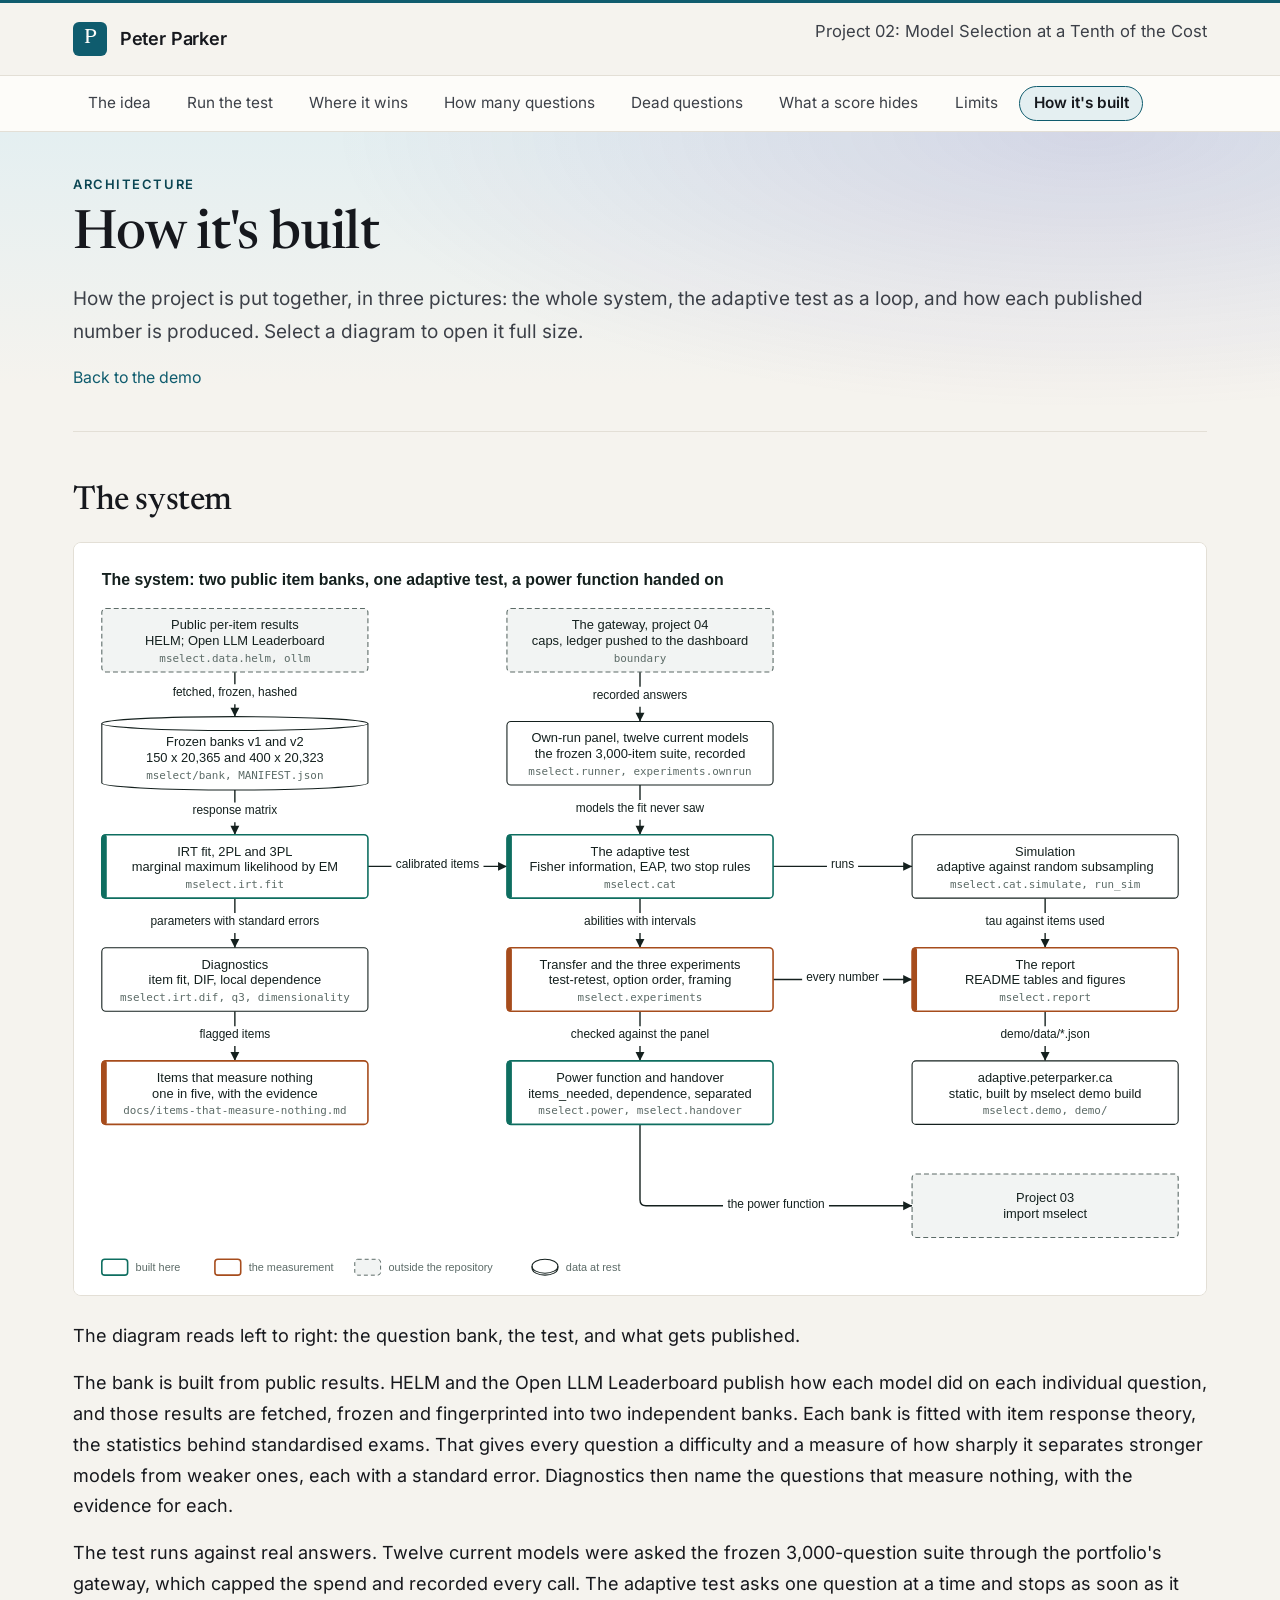
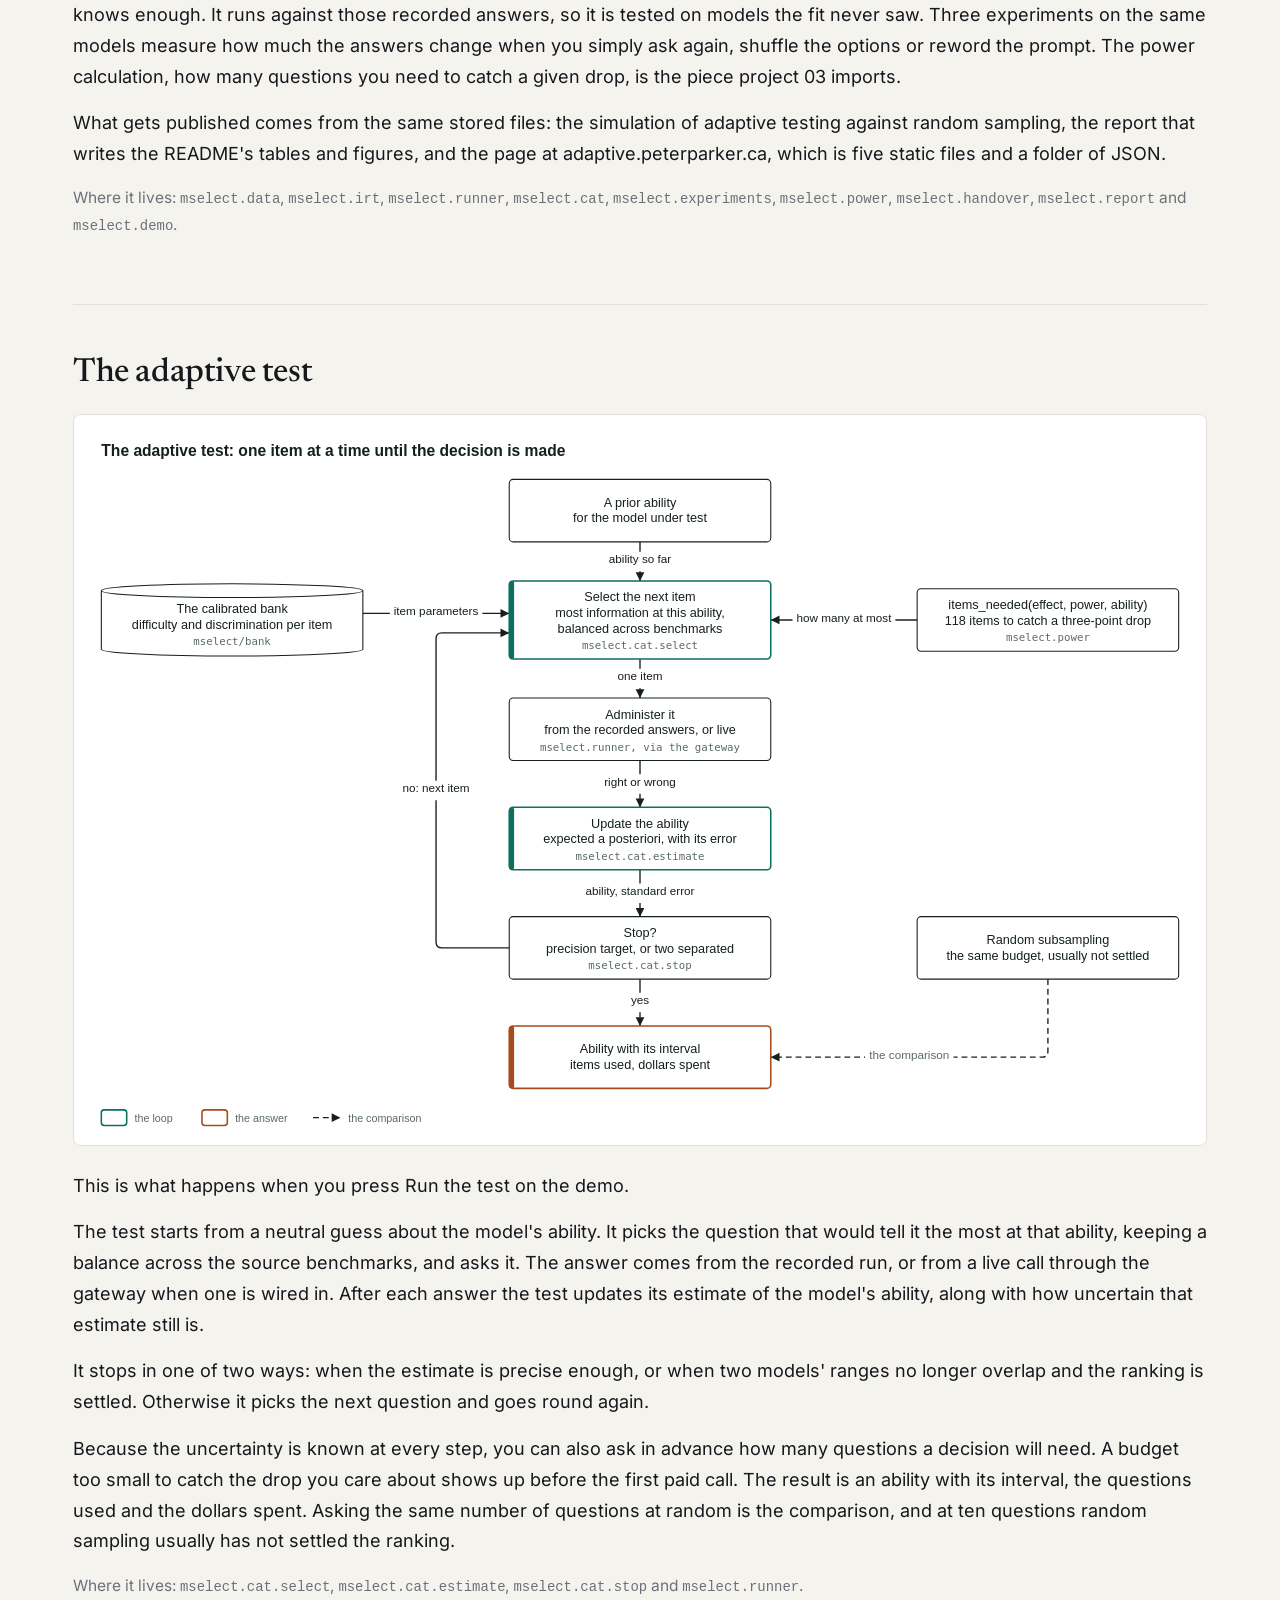
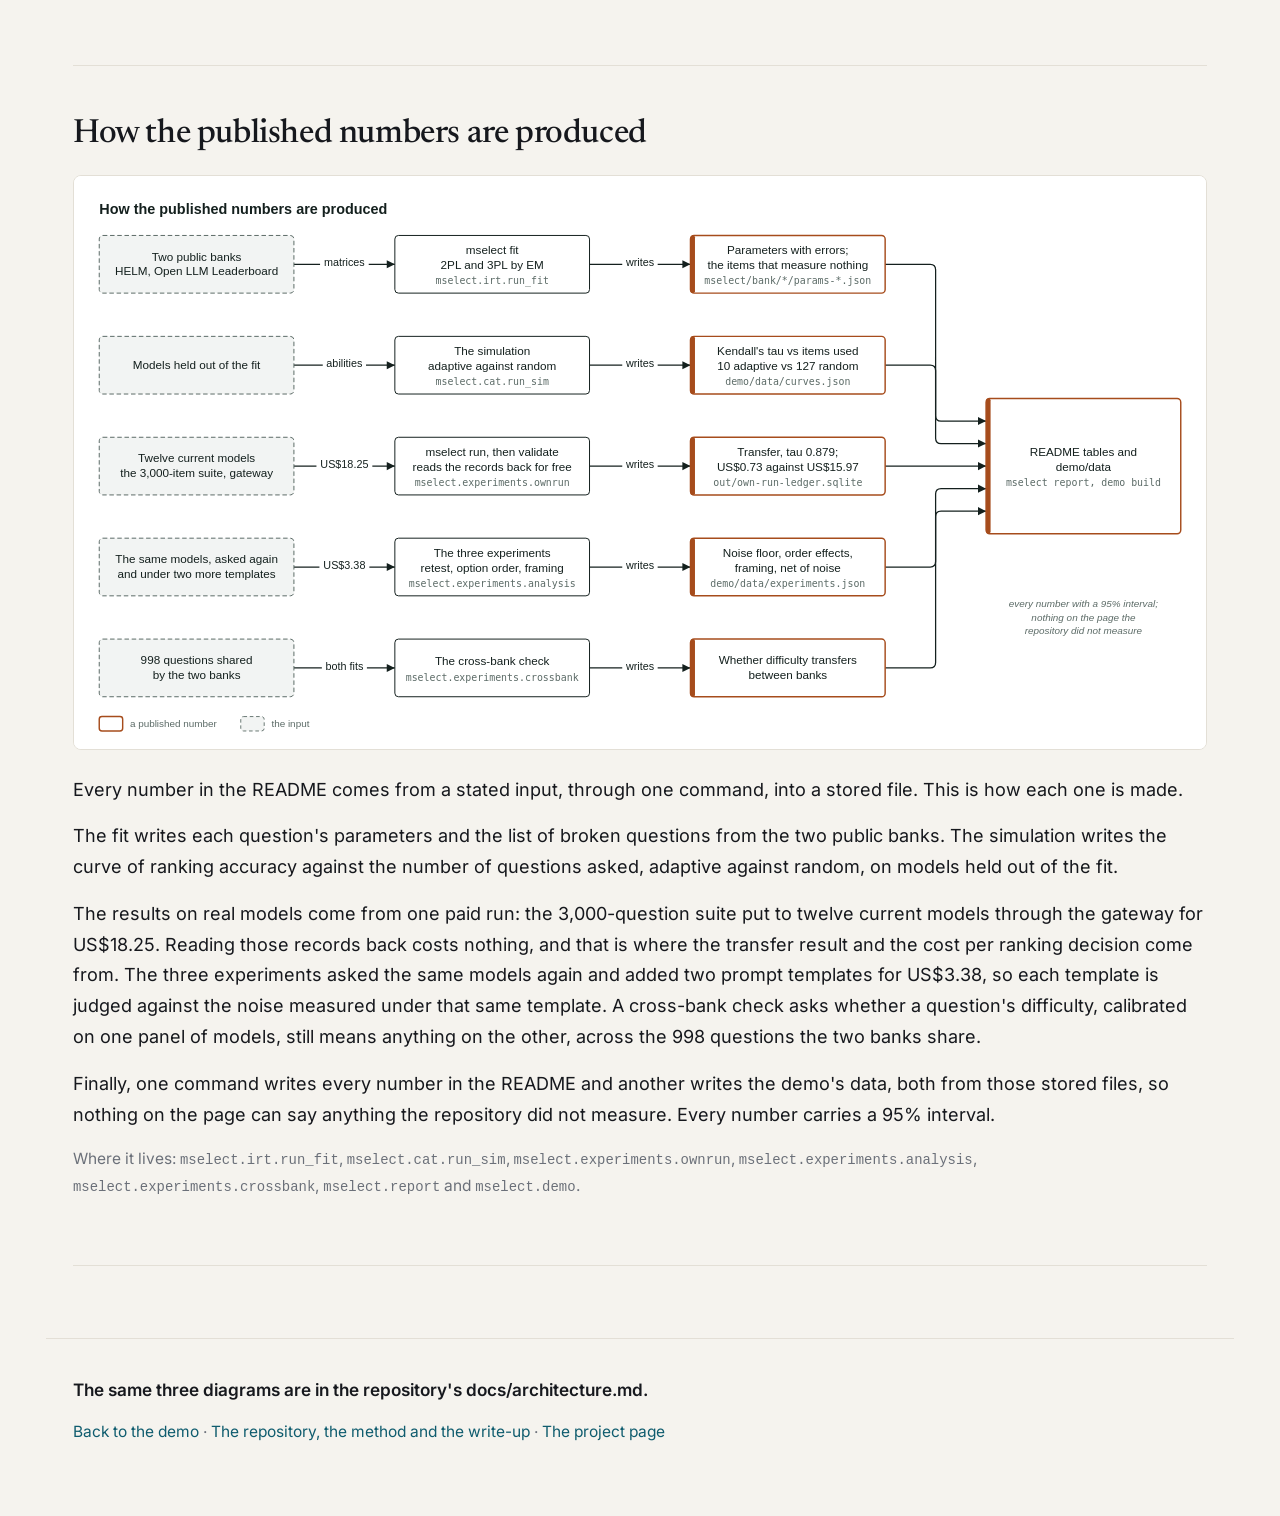
==== demo/architecture.html @ cd59f40a "Architecture page on the demo: the three diagrams in plain language, reached from the menu and from " ====
<!doctype html>
<html lang="en">
<head>
<meta charset="utf-8">
<meta name="viewport" content="width=device-width, initial-scale=1">
<title>How it's built: Model Selection at a Tenth of the Cost</title>
<meta name="description" content="How the adaptive model-selection test behind this demo is put together, in three diagrams: the whole system, the adaptive test as a loop, and how each published number is produced.">
<link rel="stylesheet" href="style.css">
</head>
<body>
<header class="top">
  <div class="top-inner">
    <a class="brand" href="https://peterparker.ca"><span class="mono-mark" aria-hidden="true">P</span>Peter Parker</a>
    <p class="top-nav"><a href="https://peterparker.ca/projects/model-selection/">Project 02: Model Selection at a Tenth of the Cost</a></p>
  </div>
</header>
<nav class="tabs" aria-label="Pages and sections">
  <div class="tabs-inner">
    <a href="index.html#idea">The idea</a>
    <a href="index.html#run">Run the test</a>
    <a href="index.html#curve">Where it wins</a>
    <a href="index.html#power">How many questions</a>
    <a href="index.html#dead">Dead questions</a>
    <a href="index.html#hidden">What a score hides</a>
    <a href="index.html#limits">Limits</a>
    <a href="architecture.html" aria-current="page">How it's built</a>
  </div>
</nav>
<main>

  <header class="hero">
    <p class="eyebrow">Architecture</p>
    <h1>How it's built</h1>
    <p class="lead">
      How the project is put together, in three pictures: the whole system, the adaptive test as
      a loop, and how each published number is produced. Select a diagram to open it full size.
    </p>
    <p class="hero-note"><a href="index.html">Back to the demo</a></p>
  </header>

  <section class="section" id="the-system">
    <h2>The system</h2>
    <figure class="arch-figure">
      <a href="architecture/system.svg"><img src="architecture/system.svg" width="1140" height="758" alt="Public per-item results are frozen into two banks and fitted by item response theory; the diagnostics name the items that measure nothing; the adaptive test runs against twelve current models&#x27; recorded answers and against simulation; the report and the demo are written from the same artefacts, and the power function is what project 03 imports."></a>
    </figure>
    <div class="prose">
      <p>The diagram reads left to right: the question bank, the test, and what gets published.</p>
      <p>The bank is built from public results. HELM and the Open LLM Leaderboard publish how each model did on each individual question, and those results are fetched, frozen and fingerprinted into two independent banks. Each bank is fitted with item response theory, the statistics behind standardised exams. That gives every question a difficulty and a measure of how sharply it separates stronger models from weaker ones, each with a standard error. Diagnostics then name the questions that measure nothing, with the evidence for each.</p>
      <p>The test runs against real answers. Twelve current models were asked the frozen 3,000-question suite through the portfolio's gateway, which capped the spend and recorded every call. The adaptive test asks one question at a time and stops as soon as it knows enough. It runs against those recorded answers, so it is tested on models the fit never saw. Three experiments on the same models measure how much the answers change when you simply ask again, shuffle the options or reword the prompt. The power calculation, how many questions you need to catch a given drop, is the piece project 03 imports.</p>
      <p>What gets published comes from the same stored files: the simulation of adaptive testing against random sampling, the report that writes the README's tables and figures, and the page at adaptive.peterparker.ca, which is five static files and a folder of JSON.</p>
      <p class="where">Where it lives: <code>mselect.data</code>, <code>mselect.irt</code>, <code>mselect.runner</code>, <code>mselect.cat</code>, <code>mselect.experiments</code>, <code>mselect.power</code>, <code>mselect.handover</code>, <code>mselect.report</code> and <code>mselect.demo</code>.</p>
    </div>
  </section>

  <section class="section" id="the-adaptive-test">
    <h2>The adaptive test</h2>
    <figure class="arch-figure">
      <a href="architecture/adaptive-loop.svg"><img src="architecture/adaptive-loop.svg" width="1160" height="748" alt="From a prior ability the test picks the item carrying the most Fisher information at that ability, balanced across benchmarks, administers it from the recorded answers or a live call, updates the ability by expected a posteriori with its standard error, and stops at a target precision or when two models have come apart; random subsampling at the same budget usually fails to settle it."></a>
    </figure>
    <div class="prose">
      <p>This is what happens when you press Run the test on the demo.</p>
      <p>The test starts from a neutral guess about the model's ability. It picks the question that would tell it the most at that ability, keeping a balance across the source benchmarks, and asks it. The answer comes from the recorded run, or from a live call through the gateway when one is wired in. After each answer the test updates its estimate of the model's ability, along with how uncertain that estimate still is.</p>
      <p>It stops in one of two ways: when the estimate is precise enough, or when two models' ranges no longer overlap and the ranking is settled. Otherwise it picks the next question and goes round again.</p>
      <p>Because the uncertainty is known at every step, you can also ask in advance how many questions a decision will need. A budget too small to catch the drop you care about shows up before the first paid call. The result is an ability with its interval, the questions used and the dollars spent. Asking the same number of questions at random is the comparison, and at ten questions random sampling usually has not settled the ranking.</p>
      <p class="where">Where it lives: <code>mselect.cat.select</code>, <code>mselect.cat.estimate</code>, <code>mselect.cat.stop</code> and <code>mselect.runner</code>.</p>
    </div>
  </section>

  <section class="section" id="how-the-published-numbers-are-produced">
    <h2>How the published numbers are produced</h2>
    <figure class="arch-figure">
      <a href="architecture/measurement.svg"><img src="architecture/measurement.svg" width="1256" height="636" alt="Each number comes from a stated input through one command into a stored artefact; the report writes the README tables and the demo&#x27;s data from the same artefacts, and every number carries a 95% interval."></a>
    </figure>
    <div class="prose">
      <p>Every number in the README comes from a stated input, through one command, into a stored file. This is how each one is made.</p>
      <p>The fit writes each question's parameters and the list of broken questions from the two public banks. The simulation writes the curve of ranking accuracy against the number of questions asked, adaptive against random, on models held out of the fit.</p>
      <p>The results on real models come from one paid run: the 3,000-question suite put to twelve current models through the gateway for US$18.25. Reading those records back costs nothing, and that is where the transfer result and the cost per ranking decision come from. The three experiments asked the same models again and added two prompt templates for US$3.38, so each template is judged against the noise measured under that same template. A cross-bank check asks whether a question's difficulty, calibrated on one panel of models, still means anything on the other, across the 998 questions the two banks share.</p>
      <p>Finally, one command writes every number in the README and another writes the demo's data, both from those stored files, so nothing on the page can say anything the repository did not measure. Every number carries a 95% interval.</p>
      <p class="where">Where it lives: <code>mselect.irt.run_fit</code>, <code>mselect.cat.run_sim</code>, <code>mselect.experiments.ownrun</code>, <code>mselect.experiments.analysis</code>, <code>mselect.experiments.crossbank</code>, <code>mselect.report</code> and <code>mselect.demo</code>.</p>
    </div>
  </section>

</main>
<footer>
    <p class="footer-lead">The same three diagrams are in the repository's docs/architecture.md.</p>
    <p class="footer-back">
      <a href="index.html">Back to the demo</a>
      &middot;
      <a href="https://github.com/Peter-A-P/model-selection-tenth-cost">The repository, the method and the write-up</a>
      &middot;
      <a href="https://peterparker.ca/projects/model-selection/">The project page</a>
    </p>
</footer>
</body>
</html>
---- demo/style.css ----
/* One stylesheet, no framework, no build step. The page is a static file a stranger can read,
   and its stylesheet should be too.

   The palette, the type and the 3px rule over the page are peterparker.ca's, because this page
   is part of that site even though a separate host serves it. The two fonts are copied into
   this folder rather than linked from there: the page makes no off-origin request, and a font
   is a request. Both are SIL Open Font License; fonts/LICENSE.txt says where they came from.

   The hero wash, the coloured rule over each headline figure, the tab bar and the footer follow
   project 03's dashboard (gate.peterparker.ca), so the two project sites read as one family. */

@font-face {
  font-family: "Newsreader";
  font-style: normal;
  font-weight: 200 800;
  font-display: swap;
  src: url(fonts/newsreader-latin.woff2) format("woff2");
}

@font-face {
  font-family: "Inter";
  font-style: normal;
  font-weight: 400 600;
  font-display: swap;
  src: url(fonts/inter-latin.woff2) format("woff2");
}

:root {
  color-scheme: light dark;
  --paper: #f5f3ee;
  --paper-soft: #fdfcf9;
  --ink: #16181d;
  --ink-soft: #3c4048;
  --ink-faint: #6b7079;
  --line: #e3dfd6;
  --line-2: #cfc9bd;
  --line-soft: #eeebe4;
  --accent: #0f5c6e;
  --accent-ink: #0b4653;
  --accent-soft: #e4eff1;
  --warn: #c0392b;
  --good: #1e7a4c;
  --sim: #6d3f9e;
  --serif: "Newsreader", Georgia, "Times New Roman", serif;
  --sans: "Inter", ui-sans-serif, system-ui, -apple-system, "Segoe UI", Roboto, sans-serif;
  --mono: ui-monospace, "Cascadia Mono", Consolas, "SF Mono", Menlo, monospace;
  --radius: 10px;
  --shadow: 0 6px 24px -18px rgba(0, 0, 0, 0.35);
  --column: 66rem;
  --measure: 100%;
}

@media (prefers-color-scheme: dark) {
  :root {
    --paper: #0e1013;
    --paper-soft: #15181d;
    --ink: #ece9e2;
    --ink-soft: #c9c6bf;
    --ink-faint: #969ba5;
    --line: #262a31;
    --line-2: #363b44;
    --line-soft: #1c2026;
    --accent: #7cc7d6;
    --accent-ink: #a9dde7;
    --accent-soft: #14262b;
    --warn: #f0736a;
    --good: #58c286;
    --sim: #b191e0;
    --shadow: 0 6px 24px -14px rgba(0, 0, 0, 0.6);
  }
}

* { box-sizing: border-box; }

html { font-size: 18px; scroll-behavior: smooth; -webkit-text-size-adjust: 100%; }

body {
  overflow-x: clip;
  margin: 0;
  background: var(--paper);
  color: var(--ink);
  font-family: var(--sans);
  font-size: 1rem;
  line-height: 1.72;
  border-top: 3px solid var(--accent);
  font-feature-settings: "cv11", "ss01";
}

main {
  max-width: var(--column);
  margin: 0 auto;
  padding: 0 1.5rem 4rem;
}

/* ---------------------------------------------------------------- the way back */

.top { border-bottom: 1px solid var(--line); background: var(--paper); }

.top-inner {
  max-width: var(--column);
  margin: 0 auto;
  padding: 0 1.5rem;
  height: 4rem;
  display: flex;
  align-items: center;
  justify-content: space-between;
  gap: 1rem;
}

.brand {
  display: inline-flex;
  align-items: center;
  gap: 0.7rem;
  color: var(--ink);
  font-weight: 600;
  letter-spacing: -0.01em;
}

.brand:hover { text-decoration: none; color: var(--accent-ink); }

.mono-mark {
  width: 1.9rem;
  height: 1.9rem;
  border-radius: 6px;
  background: var(--accent);
  color: #fdfcf9;
  font-family: var(--serif);
  font-weight: 500;
  font-size: 1.15rem;
  display: inline-flex;
  align-items: center;
  justify-content: center;
}

@media (prefers-color-scheme: dark) { .mono-mark { color: #0e1013; } }

.top-nav { font-size: 0.92rem; color: var(--ink-soft); text-align: right; }
.top-nav a { color: var(--ink-soft); }
.top-nav a:hover { color: var(--accent-ink); }

/* The sections of this page as pills, the way 03 lists its pages. */
.tabs { border-bottom: 1px solid var(--line); background: var(--paper-soft); }

.tabs-inner {
  max-width: var(--column);
  margin: 0 auto;
  padding: 0.55rem 1.5rem;
  display: flex;
  flex-wrap: wrap;
  gap: 0.4rem;
}

.tabs a {
  font-size: 0.85rem;
  padding: 0.2rem 0.75rem;
  border-radius: 999px;
  border: 1px solid transparent;
  color: var(--ink-soft);
}

.tabs a:hover { text-decoration: none; border-color: var(--line-2); color: var(--accent-ink); }

/* The page the reader is on, which is only ever the architecture page: the demo is one page
   whose tabs are anchors, and none of them is marked. */
.tabs a[aria-current] {
  border-color: var(--accent);
  background: var(--accent-soft);
  color: var(--ink);
  font-weight: 600;
}

h1, h2, h3 { font-family: var(--serif); font-weight: 500; letter-spacing: -0.012em; }
h1 { font-size: clamp(2.1rem, 4.6vw, 3rem); line-height: 1.1; margin: 0 0 1rem; }
h2 { font-size: clamp(1.55rem, 2.6vw, 2rem); line-height: 1.2; margin: 0 0 0.7rem; }
h3 { font-size: 1.2rem; line-height: 1.25; margin: 0 0 0.45rem; }
p { margin: 0 0 0.85rem; max-width: var(--measure); }

a { color: var(--accent); text-decoration: none; text-underline-offset: 0.15em; }
a:hover, a:focus-visible { text-decoration: underline; }
:focus-visible { outline: 2px solid var(--accent); outline-offset: 2px; }

code { font-family: var(--mono); font-size: 0.9em; }

/* ---------------------------------------------------------------- hero */

.hero { position: relative; padding: 2.25rem 0; border-bottom: 1px solid var(--line); }

/* A wash of the accent behind the first screen, full width, fading into the page: the one place
   colour is used for its own sake, so the opening is not black on white alone. */
.hero::before {
  content: "";
  position: absolute;
  z-index: -1;
  top: 0;
  bottom: 0;
  left: 50%;
  width: 100vw;
  margin-left: -50vw;
  background:
    radial-gradient(60rem 22rem at 85% 0%, color-mix(in srgb, var(--sim) 14%, transparent), transparent 70%),
    linear-gradient(180deg, var(--accent-soft), var(--paper) 85%);
}

.hero h1 .hl { color: var(--accent); }
.hero .eyebrow { color: var(--accent-ink); }

.eyebrow {
  text-transform: uppercase;
  letter-spacing: 0.12em;
  font-size: 0.72rem;
  font-weight: 600;
  color: var(--ink-faint);
  margin: 0 0 0.6rem;
}

.lead { font-size: 1.05rem; color: var(--ink-soft); max-width: var(--measure); }

.hero-points {
  display: grid;
  grid-template-columns: repeat(auto-fit, minmax(12rem, 1fr));
  gap: 0.9rem;
  margin: 1.75rem 0 1.1rem;
}

/* A headline figure: a card with a 3px rule over it in the colour its figure is printed in. */
.point, .headline .stat {
  background: var(--paper-soft);
  border: 1px solid var(--line);
  border-top: 3px solid var(--accent);
  border-radius: var(--radius);
  box-shadow: var(--shadow);
  padding: 1rem 1.1rem;
  min-width: 0;
}

.point.good { border-top-color: var(--good); }
.point.violet { border-top-color: var(--sim); }

.point-figure {
  display: block;
  font-family: var(--serif);
  font-size: 1.9rem;
  font-weight: 500;
  font-variant-numeric: tabular-nums;
  letter-spacing: -0.02em;
  line-height: 1.15;
  color: var(--accent-ink);
}

.point.good .point-figure { color: var(--good); }
.point.violet .point-figure { color: var(--sim); }

.point-unit {
  display: block;
  margin-top: 0.2rem;
  font-size: 0.84rem;
  font-weight: 600;
  color: var(--ink-soft);
  line-height: 1.35;
}

.point-label {
  display: block;
  margin-top: 0.4rem;
  padding-top: 0.4rem;
  border-top: 1px solid var(--line);
  font-size: 0.82rem;
  color: var(--ink-faint);
  line-height: 1.4;
}

.hero-note { font-size: 0.88rem; color: var(--ink-faint); margin: 0; max-width: var(--measure); }

/* ---------------------------------------------------------------- sections */

.section { padding: 2.75rem 0; border-bottom: 1px solid var(--line); }
.section-lead { color: var(--ink-soft); max-width: var(--measure); }
.note { font-size: 0.86rem; color: var(--ink-faint); max-width: var(--measure); }

/* The architecture page. The diagrams are white-ground SVGs generated from a specification,
   so they sit on their own card in both themes, and each opens full size for narrow screens. */
.arch-figure { margin: 1.1rem 0 1.4rem; }
.arch-figure a { display: block; }
.arch-figure img { display: block; width: 100%; height: auto; background: #ffffff;
  border: 1px solid var(--line); border-radius: 8px; }
.prose .where { font-size: 0.86rem; color: var(--ink-faint); }

/* ---------------------------------------------------------------- tables */

.table-wrap { overflow-x: auto; -webkit-overflow-scrolling: touch; }

table { width: 100%; border-collapse: collapse; font-size: 0.9rem; }

th, td {
  text-align: left;
  padding: 0.5rem 0.75rem;
  border-bottom: 1px solid var(--line);
  white-space: nowrap;
}

th {
  font-weight: 600;
  color: var(--ink);
  font-size: 0.82rem;
  background: var(--line-soft);
  border-bottom-color: var(--line-2);
}

td.num, th.num { text-align: right; font-variant-numeric: tabular-nums; }

.five-types td:first-child { white-space: nowrap; }
.five-types td:nth-child(2) { white-space: normal; }
.five-types tr.good { background: color-mix(in srgb, var(--good) 11%, transparent); }
.five-types tr.bad { background: color-mix(in srgb, var(--warn) 11%, transparent); }

.log td.right { color: var(--good); font-weight: 600; }
.log td.wrong { color: var(--warn); }
.log tbody tr:last-child { background: var(--accent-soft); }

/* ---------------------------------------------------------------- controls */

.controls {
  display: grid;
  grid-template-columns: repeat(auto-fit, minmax(13rem, 1fr));
  gap: 1rem;
  margin: 1.25rem 0;
  padding: 1rem;
  background: var(--paper-soft);
  border: 1px solid var(--line);
  border-radius: var(--radius);
}

.control { display: flex; flex-direction: column; gap: 0.4rem; min-width: 0; }

label { font-size: 0.85rem; font-weight: 600; color: var(--ink-soft); }

.hint {
  display: block;
  font-weight: 400;
  font-size: 0.78rem;
  color: var(--ink-faint);
  margin-top: 0.1rem;
}

select, input[type="range"] { width: 100%; font: inherit; accent-color: var(--accent); }

select {
  padding: 0.5rem 0.6rem;
  border: 1px solid var(--line-2);
  border-radius: 8px;
  background: var(--paper-soft);
  color: var(--ink);
  font-size: 0.9rem;
}

input[type="range"] { height: 1.6rem; }

output { font-variant-numeric: tabular-nums; color: var(--accent-ink); font-weight: 600; }

.button-row { display: flex; gap: 0.5rem; flex-wrap: wrap; }

button {
  font: inherit;
  font-size: 0.9rem;
  font-weight: 600;
  padding: 0.5rem 1rem;
  border-radius: 8px;
  border: 1px solid var(--line-2);
  background: var(--paper-soft);
  color: var(--ink);
  cursor: pointer;
  transition: background 0.12s ease, border-color 0.12s ease, color 0.12s ease;
}

button:hover { border-color: var(--accent); color: var(--accent-ink); }

button.primary {
  background: var(--accent);
  border-color: var(--accent);
  color: var(--paper-soft);
}

button.primary:hover { background: var(--accent-ink); border-color: var(--accent-ink); color: var(--paper-soft); }

@media (prefers-color-scheme: dark) {
  button.primary, button.primary:hover { color: #0e1013; }
}

/* ---------------------------------------------------------------- the race */

/* Two arenas side by side, because the comparison is the argument. Put one above the other and
   a reader has to remember the first while reading the second, which is exactly the thing a
   benchmark table already asks of them. */
.race {
  display: grid;
  grid-template-columns: 1fr 1fr;
  gap: 1rem;
  margin: 1.25rem 0;
}

.arena {
  border: 1px solid var(--line);
  border-left: 3px solid var(--accent);
  border-radius: var(--radius);
  padding: 1.1rem 1.25rem;
  background: var(--paper-soft);
  box-shadow: var(--shadow);
  min-width: 0;
}

#arena-random { border-left-color: var(--line-2); }

.arena-head {
  display: flex;
  align-items: baseline;
  gap: 0.6rem;
  flex-wrap: wrap;
  margin-bottom: 0.5rem;
}

.arena-head h3 { margin: 0; flex: 1 1 12rem; font-size: 1.1rem; }

/* Which colour is which model. Two curves and no key is a picture of nothing. */
.pair-legend { display: flex; gap: 1rem; flex-wrap: wrap; margin: 0.2rem 0 0; font-size: 0.8rem; }
.pair-key { display: inline-flex; align-items: center; gap: 0.35rem; color: var(--ink-soft); font-family: var(--mono); }
.pair-swatch { width: 12px; height: 12px; border-radius: 3px; display: inline-block; }
.pair-swatch.first { background: var(--accent); }
.pair-swatch.second { background: var(--sim); }

/* Four figures now, two across: questions and dollars on one line, machine time and the
   interval under them. Three across put "of machine time" on four lines at this width. */
.arena-stats {
  display: grid;
  grid-template-columns: 1fr 1fr;
  gap: 0.6rem 0.9rem;
  margin: 0.7rem 0 0.2rem;
}

.arena-stats .figure {
  display: block;
  font-family: var(--serif);
  font-size: 1.5rem;
  font-weight: 500;
  font-variant-numeric: tabular-nums;
  line-height: 1.15;
}

.tag {
  font-size: 0.7rem;
  font-weight: 600;
  text-transform: uppercase;
  letter-spacing: 0.08em;
  padding: 0.15rem 0.6rem;
  border-radius: 999px;
  background: var(--line-soft);
  border: 1px solid var(--line);
  color: var(--ink-soft);
}

.tag-good { background: color-mix(in srgb, var(--good) 15%, transparent); color: var(--good); border-color: transparent; }

/* ---------------------------------------------------------------- charts */

.chart-figure { margin: 1.1rem 0; }
.chart { width: 100%; }
.chart svg, .chart canvas { width: 100%; height: auto; display: block; }
.posteriors { width: 100%; height: auto; display: block; margin-top: 0.3rem; }

figcaption {
  font-size: 0.83rem;
  color: var(--ink-faint);
  margin-top: 0.5rem;
  max-width: var(--measure);
}

.grid { stroke: var(--line); stroke-width: 1; }
.zero { stroke: var(--ink-faint); stroke-width: 1; stroke-dasharray: 2 3; }
.tick { fill: var(--ink-faint); font-size: 11px; }
.axis { fill: var(--ink-soft); font-size: 12px; font-weight: 600; }
.series { fill: none; stroke-linejoin: round; stroke-linecap: round; }
.band { opacity: 0.15; stroke: none; }
.dot { stroke: var(--paper-soft); stroke-width: 2; }
.end-label { font-size: 11px; font-weight: 600; }
.hidden { opacity: 0.08; }
.edge { stroke: var(--warn); stroke-width: 1.5; stroke-dasharray: 2 3; opacity: 0.55; }
.edge-label { fill: var(--warn); font-size: 10px; opacity: 0.8; }
.density-fill { opacity: 0.14; }
.row-label { fill: var(--ink-soft); font-size: 11px; font-family: var(--mono); }
.row-value { fill: var(--ink); font-size: 11.5px; font-weight: 600; font-variant-numeric: tabular-nums; }

.legend { display: flex; flex-wrap: wrap; gap: 0.45rem; margin: 0.25rem 0 1.1rem; }

.legend-item {
  display: inline-flex;
  align-items: center;
  gap: 0.4rem;
  font-size: 0.82rem;
  font-weight: 400;
  padding: 0.3rem 0.7rem;
  border: 1px solid var(--line-2);
  border-radius: 999px;
  background: var(--paper-soft);
  color: var(--ink-soft);
}

.legend-item:hover { border-color: var(--accent); color: var(--accent-ink); }
.legend-item.on { border-color: var(--accent); background: var(--accent-soft); color: var(--ink); font-weight: 600; }

/* ---------------------------------------------------------------- verdicts */

.verdict {
  margin: 1.1rem 0 0;
  padding: 0.9rem 1.1rem;
  border-radius: 0 var(--radius) var(--radius) 0;
  background: var(--accent-soft);
  border-left: 3px solid var(--accent);
  font-size: 0.95rem;
  max-width: var(--measure);
}

.verdict.good { background: color-mix(in srgb, var(--good) 12%, transparent); border-left-color: var(--good); }
.verdict.warn { background: color-mix(in srgb, var(--warn) 12%, transparent); border-left-color: var(--warn); }

/* ---------------------------------------------------------------- headline stats */

.headline {
  display: grid;
  grid-template-columns: repeat(auto-fit, minmax(11rem, 1fr));
  gap: 0.9rem;
  margin: 1.25rem 0;
}

.stat {
  background: var(--paper-soft);
  border: 1px solid var(--line);
  border-radius: var(--radius);
  padding: 1rem 1.1rem;
}

.headline .stat .figure { color: var(--accent-ink); }

.figure {
  display: block;
  font-family: var(--serif);
  font-size: 1.75rem;
  font-weight: 500;
  font-variant-numeric: tabular-nums;
  letter-spacing: -0.02em;
  line-height: 1.15;
}

.caption {
  display: block;
  margin-top: 0.3rem;
  font-size: 0.82rem;
  color: var(--ink-faint);
  line-height: 1.4;
}

/* ---------------------------------------------------------------- disclosure */

.disclose {
  border: 1px solid var(--line);
  border-radius: var(--radius);
  padding: 0 1.1rem;
  margin: 1.1rem 0;
  background: var(--paper-soft);
}

.disclose summary {
  display: flex;
  align-items: baseline;
  gap: 0.6rem;
  cursor: pointer;
  padding: 0.8rem 0 0.8rem 0.25rem;
  font-weight: 600;
  font-size: 0.94rem;
  list-style: none;
}

.disclose summary::-webkit-details-marker { display: none; }

.disclose summary::before {
  content: "\203A";
  flex: none;
  width: 0.6em;
  text-align: center;
  font-size: 1.2em;
  line-height: 1;
  color: var(--ink-faint);
  transform: rotate(90deg);
  transition: transform 0.12s ease;
}

.disclose[open] summary::before { transform: rotate(270deg); }
.disclose summary:hover { color: var(--accent-ink); }
.disclose[open] summary { border-bottom: 1px solid var(--line); margin-bottom: 0.75rem; }
.disclose > *:last-child { margin-bottom: 0.85rem; }

/* ---------------------------------------------------------------- power calculator */

.power-grid {
  display: grid;
  grid-template-columns: minmax(15rem, 4fr) 6fr;
  gap: 1.25rem;
  margin: 1.25rem 0;
  align-items: start;
}

.power-controls {
  display: grid;
  grid-template-columns: 1fr;
  gap: 1rem;
  padding: 1.1rem;
  background: var(--paper-soft);
  border: 1px solid var(--line);
  border-radius: var(--radius);
}

.power-output {
  padding: 1.1rem 1.25rem;
  background: var(--paper-soft);
  border: 1px solid var(--line);
  border-radius: var(--radius);
  box-shadow: var(--shadow);
  min-width: 0;
}

.power-floor { padding-bottom: 0.85rem; margin-bottom: 0.85rem; border-bottom: 1px solid var(--line); }
.power-floor .figure { color: var(--accent-ink); font-size: 2rem; }
.power-lead { font-size: 0.92rem; color: var(--ink-soft); }
.power-table td:first-child { white-space: normal; }
.power-note { font-size: 0.82rem; color: var(--ink-faint); margin: 0.75rem 0 0; }

/* ---------------------------------------------------------------- takeaways */

.takeaways { display: grid; grid-template-columns: 1fr 1fr; gap: 1rem; margin-top: 1.1rem; }

.takeaway {
  border: 1px solid var(--line);
  border-radius: var(--radius);
  padding: 1.1rem 1.25rem;
  background: var(--paper-soft);
}

.takeaway p { font-size: 0.9rem; color: var(--ink-soft); }
.takeaway h3 { color: var(--ink); }

/* ---------------------------------------------------------------- footer */

footer {
  max-width: var(--column);
  margin: 0 auto;
  padding: 2rem 1.5rem 3rem;
  font-size: 0.86rem;
  color: var(--ink-faint);
  border-top: 1px solid var(--line);
}

.footer-lead { color: var(--ink); font-weight: 600; font-size: 0.95rem; }
.footer-back { margin-bottom: 1rem; }

/* ---------------------------------------------------------------- narrow screens */

@media (max-width: 58rem) {
  .race { grid-template-columns: 1fr; }
}

@media (max-width: 46rem) {
  .takeaways { grid-template-columns: 1fr; }
  .power-grid { grid-template-columns: 1fr; }
  .top-inner { height: auto; padding: 0.8rem 1.1rem; }
  .hero { padding: 2.25rem 0 1.75rem; }
  .section { padding: 2rem 0; }
  main { padding: 0 1.1rem 3.5rem; }
  .top-nav { display: none; }
  .tabs-inner { padding: 0.5rem 1.1rem; }
  footer { padding: 2rem 1.1rem 3rem; }
  th, td { padding: 0.45rem 0.6rem; }
  /* The idea table stacks into one block per row, each cell named, rather than scrolling. */
  .five-types thead { display: none; }
  .five-types tr { display: block; padding: 0.6rem 0.2rem; border-bottom: 1px solid var(--line); }
  .five-types td { display: block; border: 0; padding: 0.1rem 0.55rem; white-space: normal !important; }
  .five-types td[data-label]::before { content: attr(data-label) ": "; color: var(--ink-faint); }
  .arena-stats { grid-template-columns: 1fr; }
}

@media (prefers-reduced-motion: reduce) {
  html { scroll-behavior: auto; }
  * { transition: none !important; }
}
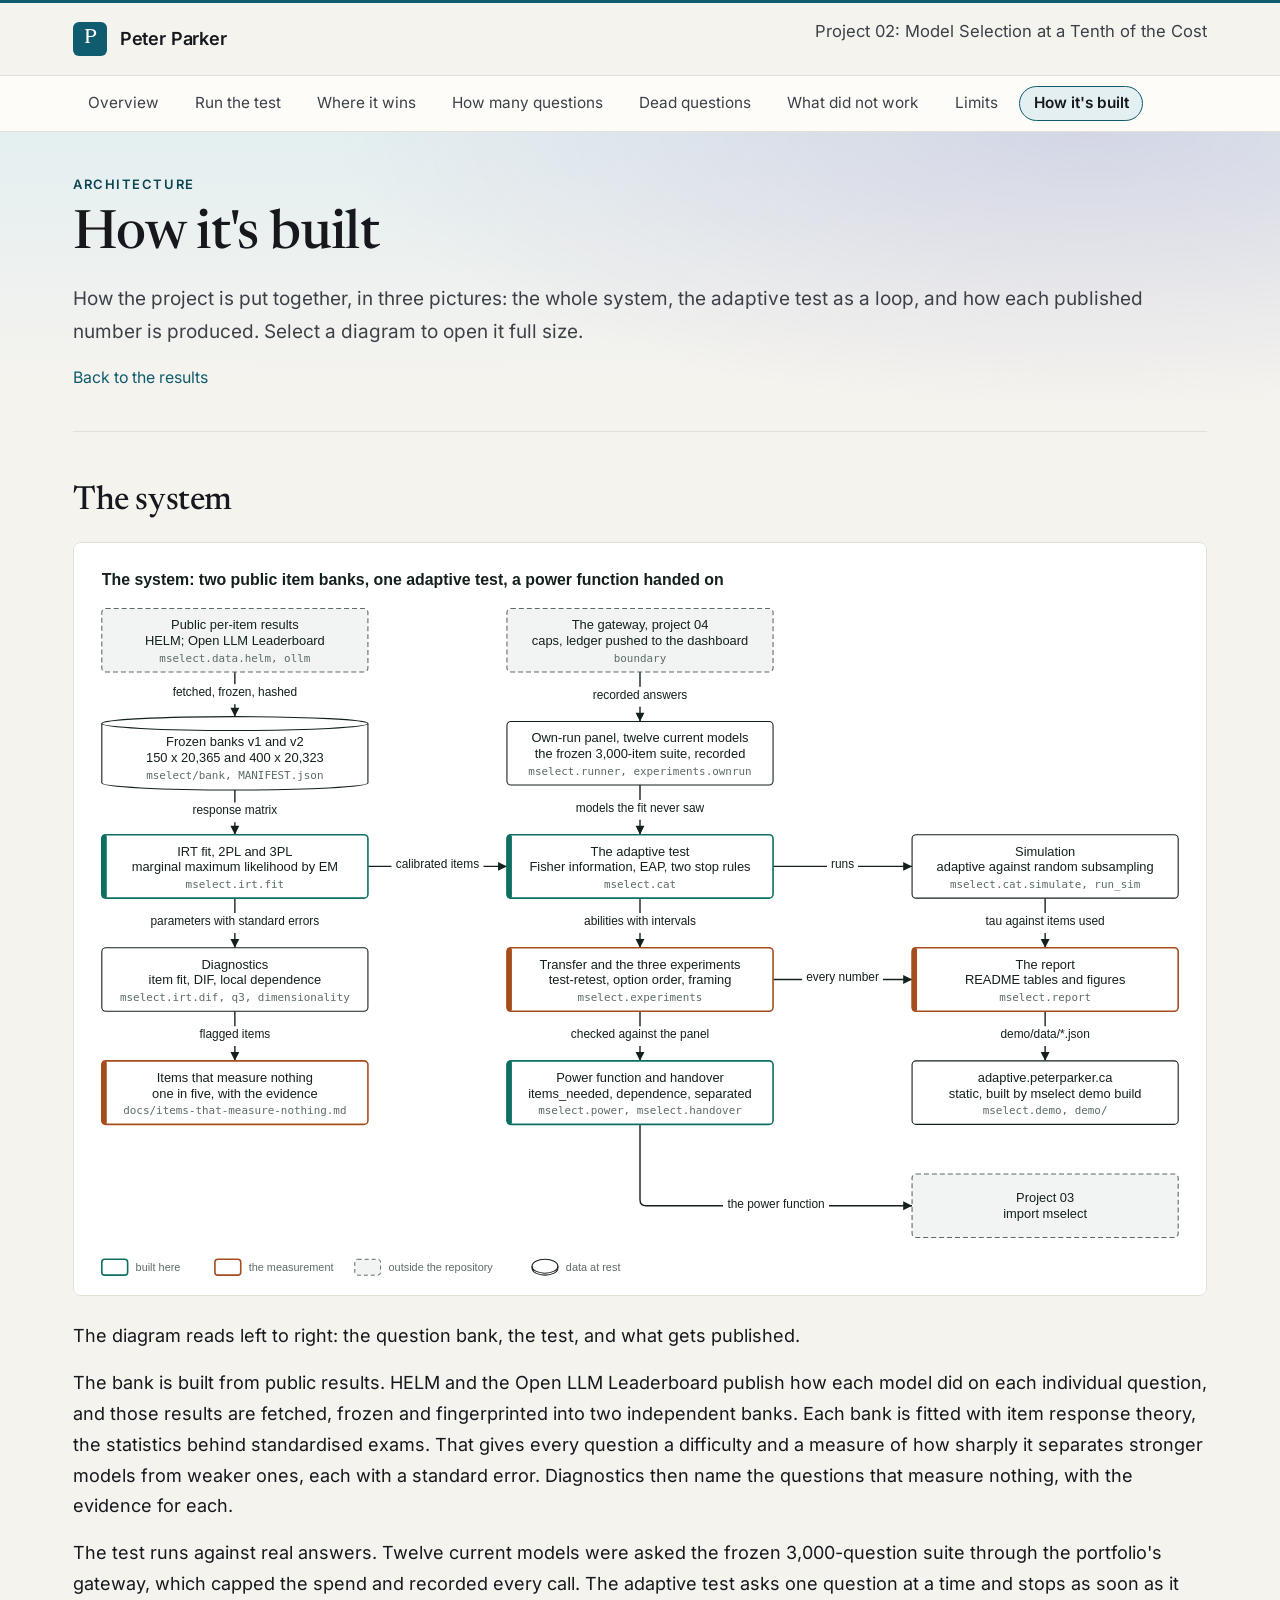
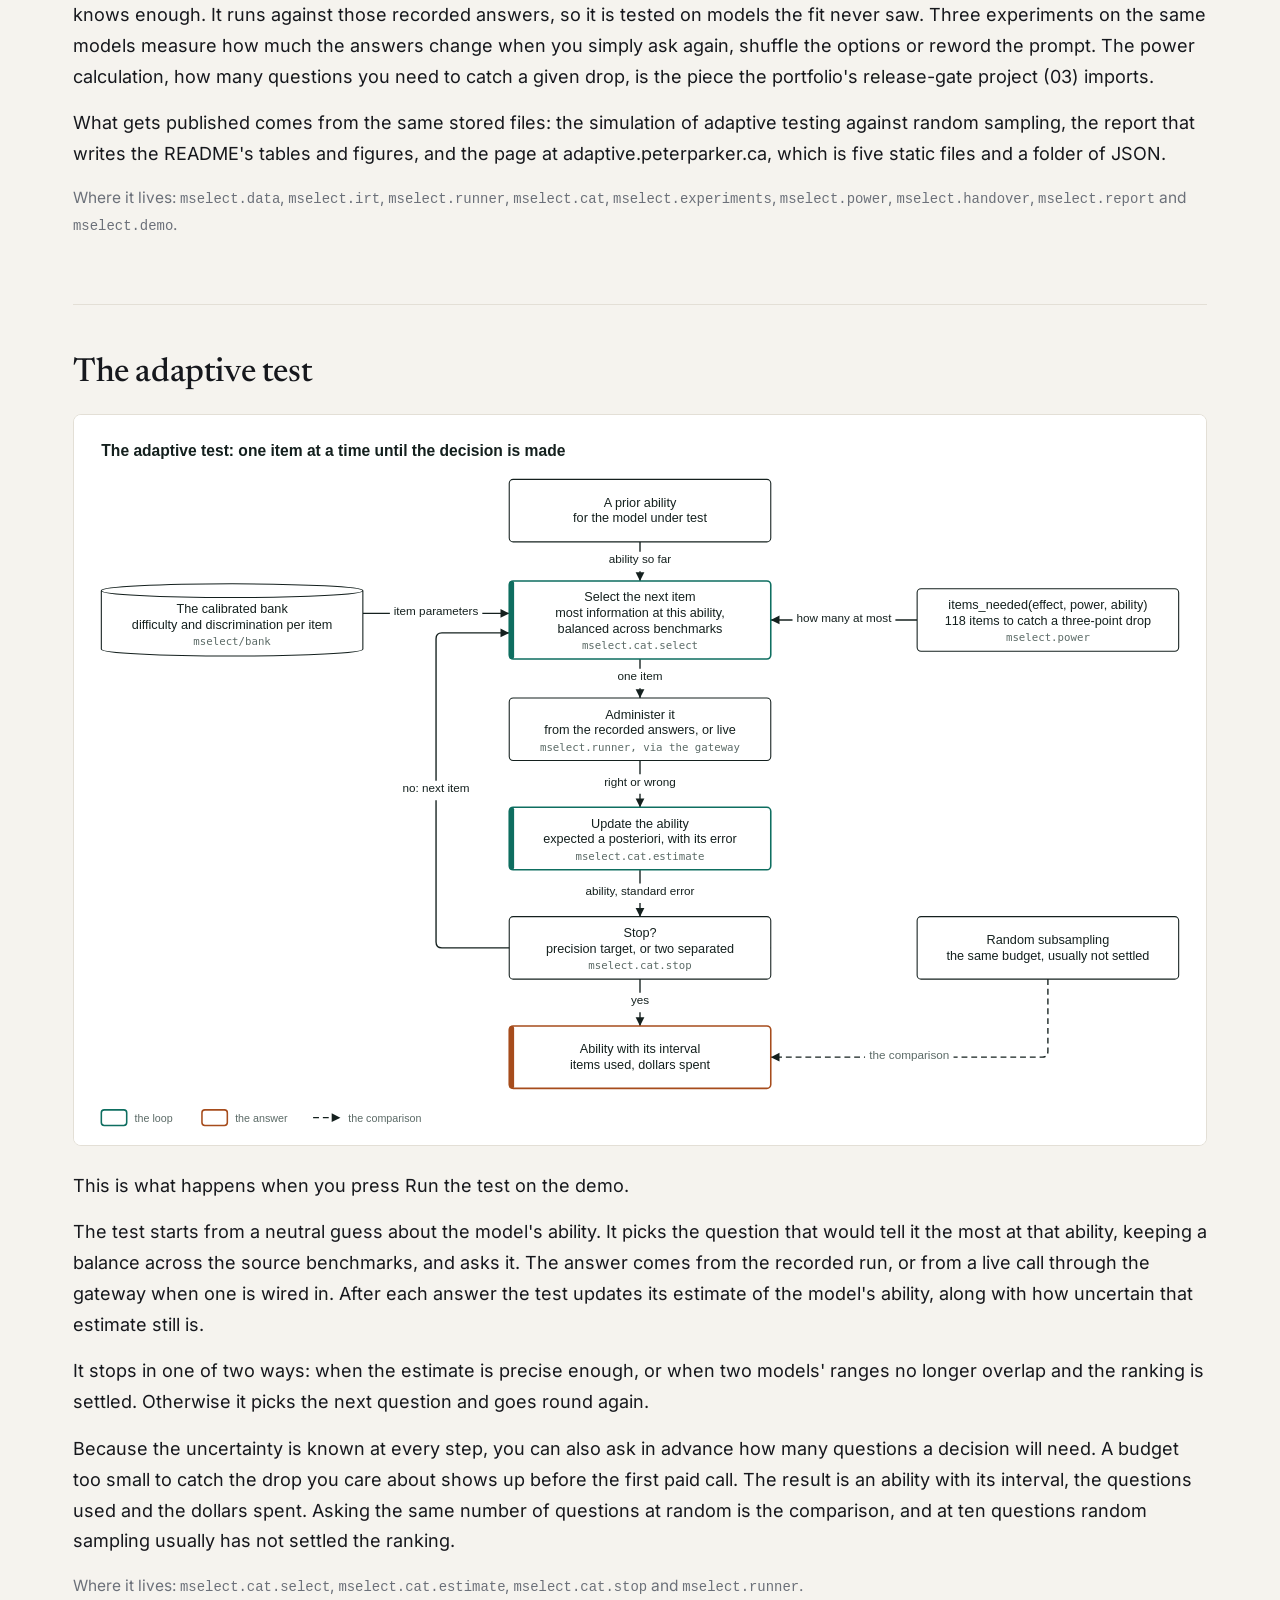
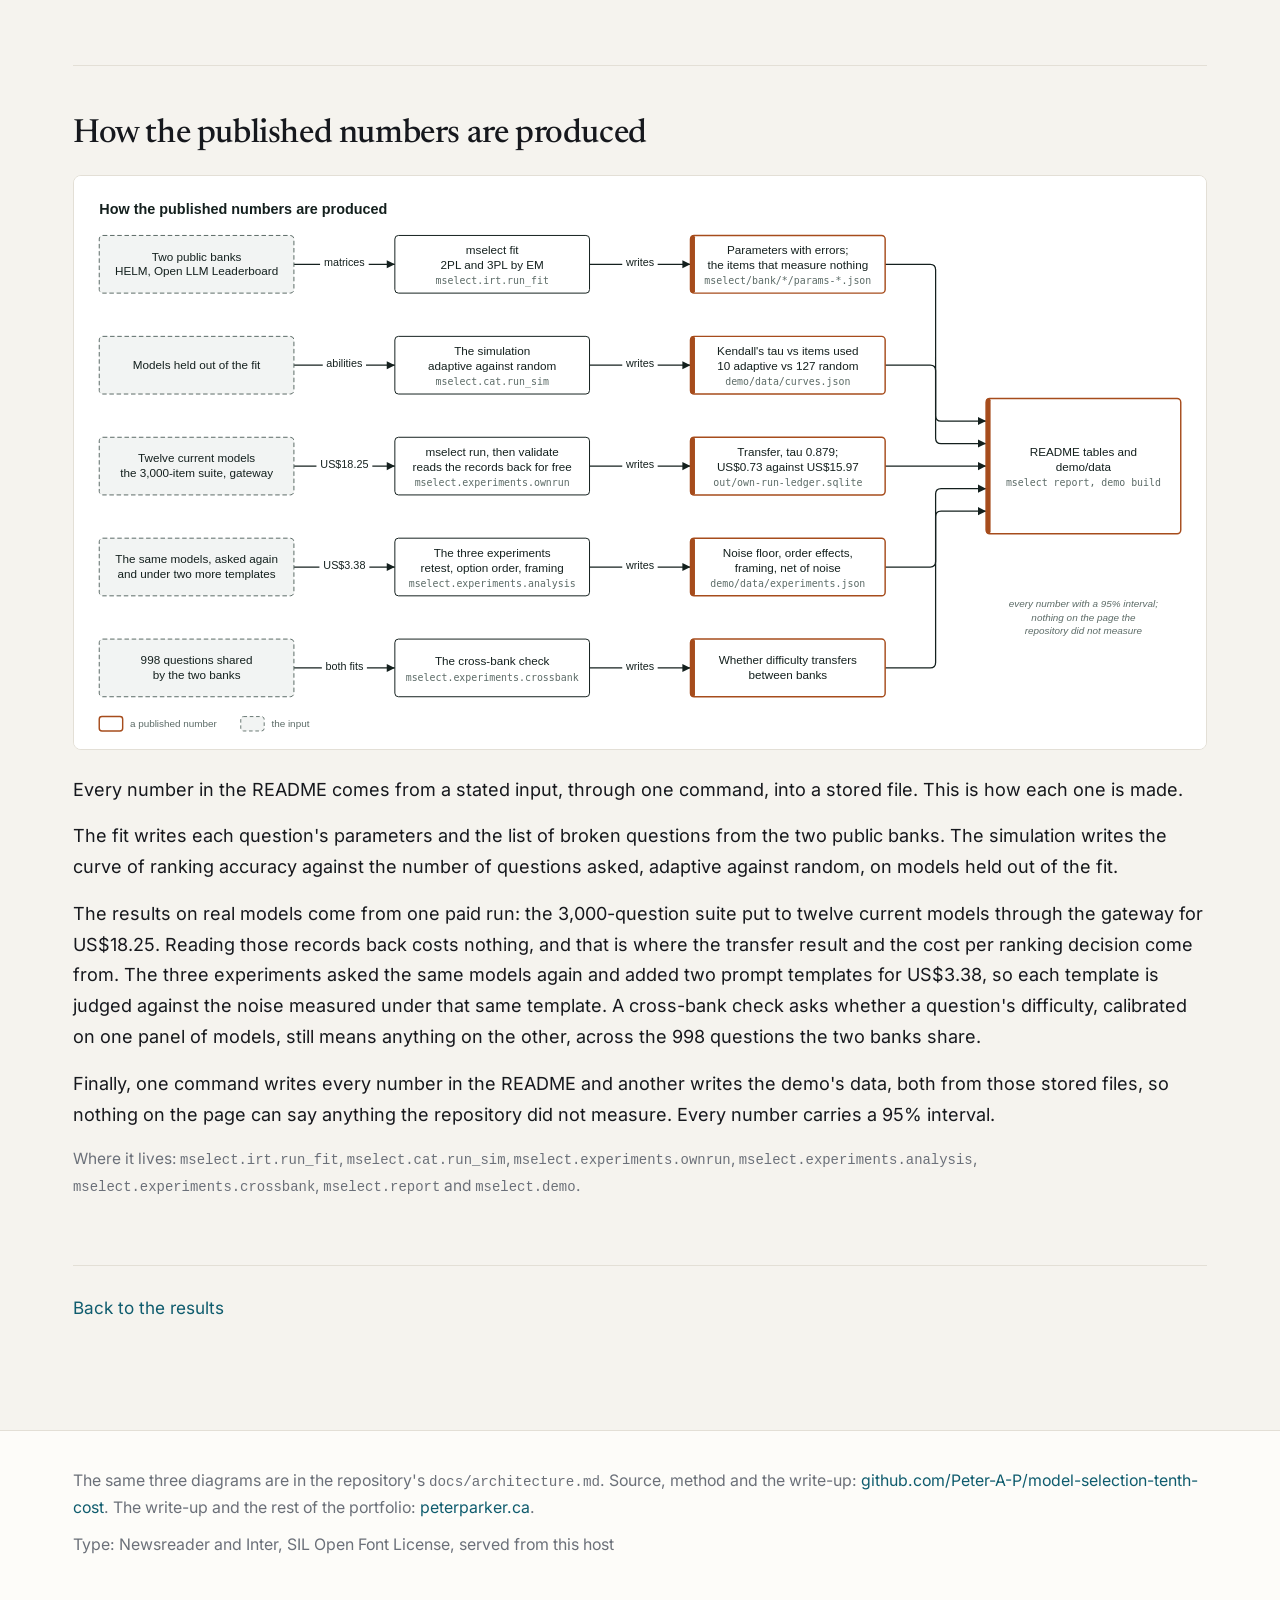
==== commit b72cb962: "Demo brought up to the portfolio's site standard: how this was built, what the data proved wrong, en" ====
--- a/demo/architecture.html
+++ b/demo/architecture.html
@@ -5,23 +5,25 @@
 <meta name="viewport" content="width=device-width, initial-scale=1">
 <title>How it's built: Model Selection at a Tenth of the Cost</title>
 <meta name="description" content="How the adaptive model-selection test behind this demo is put together, in three diagrams: the whole system, the adaptive test as a loop, and how each published number is produced.">
+<link rel="icon" href="favicon.svg" type="image/svg+xml">
+<link rel="apple-touch-icon" href="icon.png">
 <link rel="stylesheet" href="style.css">
 </head>
 <body>
 <header class="top">
   <div class="top-inner">
     <a class="brand" href="https://peterparker.ca"><span class="mono-mark" aria-hidden="true">P</span>Peter Parker</a>
-    <p class="top-nav"><a href="https://peterparker.ca/projects/model-selection/">Project 02: Model Selection at a Tenth of the Cost</a></p>
+    <p class="top-nav"><a href="https://github.com/Peter-A-P/model-selection-tenth-cost">Project 02: Model Selection at a Tenth of the Cost</a></p>
   </div>
 </header>
-<nav class="tabs" aria-label="Pages and sections">
+<nav class="tabs" aria-label="This site">
   <div class="tabs-inner">
-    <a href="index.html#idea">The idea</a>
+    <a href="index.html">Overview</a>
     <a href="index.html#run">Run the test</a>
     <a href="index.html#curve">Where it wins</a>
     <a href="index.html#power">How many questions</a>
     <a href="index.html#dead">Dead questions</a>
-    <a href="index.html#hidden">What a score hides</a>
+    <a href="index.html#refuted">What did not work</a>
     <a href="index.html#limits">Limits</a>
     <a href="architecture.html" aria-current="page">How it's built</a>
   </div>
@@ -35,7 +37,7 @@
       How the project is put together, in three pictures: the whole system, the adaptive test as
       a loop, and how each published number is produced. Select a diagram to open it full size.
     </p>
-    <p class="hero-note"><a href="index.html">Back to the demo</a></p>
+    <p class="hero-note"><a href="index.html">Back to the results</a></p>
   </header>
 
   <section class="section" id="the-system">
@@ -46,7 +48,7 @@
     <div class="prose">
       <p>The diagram reads left to right: the question bank, the test, and what gets published.</p>
       <p>The bank is built from public results. HELM and the Open LLM Leaderboard publish how each model did on each individual question, and those results are fetched, frozen and fingerprinted into two independent banks. Each bank is fitted with item response theory, the statistics behind standardised exams. That gives every question a difficulty and a measure of how sharply it separates stronger models from weaker ones, each with a standard error. Diagnostics then name the questions that measure nothing, with the evidence for each.</p>
-      <p>The test runs against real answers. Twelve current models were asked the frozen 3,000-question suite through the portfolio's gateway, which capped the spend and recorded every call. The adaptive test asks one question at a time and stops as soon as it knows enough. It runs against those recorded answers, so it is tested on models the fit never saw. Three experiments on the same models measure how much the answers change when you simply ask again, shuffle the options or reword the prompt. The power calculation, how many questions you need to catch a given drop, is the piece project 03 imports.</p>
+      <p>The test runs against real answers. Twelve current models were asked the frozen 3,000-question suite through the portfolio's gateway, which capped the spend and recorded every call. The adaptive test asks one question at a time and stops as soon as it knows enough. It runs against those recorded answers, so it is tested on models the fit never saw. Three experiments on the same models measure how much the answers change when you simply ask again, shuffle the options or reword the prompt. The power calculation, how many questions you need to catch a given drop, is the piece the portfolio's release-gate project (03) imports.</p>
       <p>What gets published comes from the same stored files: the simulation of adaptive testing against random sampling, the report that writes the README's tables and figures, and the page at adaptive.peterparker.ca, which is five static files and a folder of JSON.</p>
       <p class="where">Where it lives: <code>mselect.data</code>, <code>mselect.irt</code>, <code>mselect.runner</code>, <code>mselect.cat</code>, <code>mselect.experiments</code>, <code>mselect.power</code>, <code>mselect.handover</code>, <code>mselect.report</code> and <code>mselect.demo</code>.</p>
     </div>
@@ -80,16 +82,21 @@
     </div>
   </section>
 
+  <p class="arch-back"><a href="index.html">Back to the results</a></p>
 </main>
-<footer>
-    <p class="footer-lead">The same three diagrams are in the repository's docs/architecture.md.</p>
-    <p class="footer-back">
-      <a href="index.html">Back to the demo</a>
-      &middot;
-      <a href="https://github.com/Peter-A-P/model-selection-tenth-cost">The repository, the method and the write-up</a>
-      &middot;
-      <a href="https://peterparker.ca/projects/model-selection/">The project page</a>
+<footer class="foot">
+  <div class="foot-inner">
+    <p>
+      The same three diagrams are in the repository's <code>docs/architecture.md</code>. Source,
+      method and the write-up:
+      <a href="https://github.com/Peter-A-P/model-selection-tenth-cost">github.com/Peter-A-P/model-selection-tenth-cost</a>.
+      The write-up and the rest of the portfolio:
+      <a href="https://peterparker.ca/projects/model-selection/">peterparker.ca</a>.
     </p>
+    <ul>
+      <li>Type: Newsreader and Inter, SIL Open Font License, served from this host</li>
+    </ul>
+  </div>
 </footer>
 </body>
 </html>
--- a/demo/style.css
+++ b/demo/style.css
@@ -689,3 +689,179 @@
   html { scroll-behavior: auto; }
   * { transition: none !important; }
 }
+
+/* ---------------------------------------------------------------- shared components
+
+   Brought across from the portfolio's shared stylesheet (project 12 is the reference) so this
+   page carries the same blocks as the newer sites: the button, the table of contents, the part
+   header, the pipeline, the cards for what did not work, the readout under each chart, the
+   warning, the assumption, the chips, the glossary and the footer. */
+
+/* Three figures, always three, so they sit in one row or one column and never wrap two and
+   one. */
+.hero-points { grid-template-columns: repeat(3, minmax(0, 1fr)); }
+
+/* The one way straight to the result, for a reader who came for that and not the method. */
+.hero-cta { margin: 0 0 0.7rem; }
+
+.button {
+  display: inline-block;
+  padding: 0.6rem 1.1rem;
+  border-radius: var(--radius);
+  background: var(--accent);
+  color: var(--paper);
+  font-weight: 600;
+  text-decoration: none;
+}
+
+.button:hover, .button:focus-visible { background: var(--accent-ink); color: var(--paper); text-decoration: none; }
+section[id] { scroll-margin-top: 1rem; }
+
+.warning {
+  margin: 1.25rem 0;
+  padding: 0.9rem 1.1rem;
+  border-left: 3px solid var(--warn);
+  border-radius: 0 var(--radius) var(--radius) 0;
+  background: color-mix(in srgb, var(--warn) 9%, transparent);
+}
+
+.assumption {
+  margin: 1.1rem 0 0;
+  padding: 0.9rem 1.1rem;
+  border: 1px solid var(--line);
+  border-left: 3px solid var(--line-2);
+  border-radius: 0 var(--radius) var(--radius) 0;
+  background: var(--paper-soft);
+  font-size: 0.88rem;
+  color: var(--ink-soft);
+}
+
+.assumption p:last-child { margin-bottom: 0; }
+
+/* The hover readout under a chart. */
+.readout {
+  min-height: 1.6rem;
+  margin: 0.3rem 0 0.4rem;
+  font-size: 0.84rem;
+  color: var(--ink-soft);
+  font-variant-numeric: tabular-nums;
+}
+
+.readout .when { font-weight: 600; color: var(--ink); margin-right: 0.6rem; }
+.readout .pair { margin-right: 0.9rem; white-space: nowrap; }
+.readout .key { color: var(--ink-faint); }
+
+/* A chart a keyboard can reach. */
+svg[tabindex]:focus-visible { outline: 2px solid var(--accent); outline-offset: 4px; border-radius: 4px; }
+
+/* A label a line runs through gets a halo in the page colour, so it stays readable. */
+.halo { paint-order: stroke; stroke: var(--paper); stroke-width: 4px; stroke-linejoin: round; }
+
+/* On this page. */
+.toc { padding: 1.5rem 0 1.75rem; border-bottom: 1px solid var(--line); }
+.toc ol {
+  margin: 0;
+  padding: 0;
+  list-style: none;
+  counter-reset: toc;
+  columns: 2 16rem;
+  column-gap: 2rem;
+}
+.toc li { counter-increment: toc; margin: 0 0 0.3rem; break-inside: avoid; font-size: 0.93rem; }
+.toc li::before {
+  content: counter(toc, decimal-leading-zero);
+  font-variant-numeric: tabular-nums;
+  color: var(--ink-faint);
+  font-size: 0.78rem;
+  margin-right: 0.6rem;
+}
+
+.part { padding: 3.5rem 0 0.5rem; }
+.part-title { font-size: clamp(1.75rem, 3.4vw, 2.4rem); line-height: 1.15; margin-bottom: 0.9rem; }
+
+/* The whole idea in one picture. */
+.pipeline {
+  list-style: none;
+  margin: 1.5rem 0;
+  padding: 0;
+  display: grid;
+  grid-template-columns: repeat(var(--steps, 7), minmax(0, 1fr));
+  gap: 0.6rem;
+}
+.pipeline.steps-5 { --steps: 5; }
+.pipeline.steps-6 { --steps: 6; }
+@media (max-width: 60rem) {
+  .pipeline { grid-template-columns: repeat(auto-fit, minmax(9rem, 1fr)); }
+}
+.pipeline li {
+  display: flex;
+  flex-direction: column;
+  gap: 0.25rem;
+  padding: 0.8rem 0.75rem 0.9rem;
+  background: var(--paper-soft);
+  border: 1px solid var(--line);
+  border-radius: var(--radius);
+  font-size: 0.82rem;
+  color: var(--ink-soft);
+  line-height: 1.45;
+}
+.pipeline li strong { font-family: var(--serif); font-size: 1.15rem; font-weight: 500; color: var(--ink); }
+.pipeline li.key { border-color: var(--accent); background: var(--accent-soft); }
+.step {
+  width: 1.6rem;
+  height: 1.6rem;
+  border-radius: 50%;
+  background: var(--accent);
+  color: var(--paper-soft);
+  font-size: 0.8rem;
+  font-weight: 600;
+  display: inline-flex;
+  align-items: center;
+  justify-content: center;
+  margin-bottom: 0.2rem;
+}
+
+/* What did not work: one card each, a red rule across the top. */
+.cards { display: grid; grid-template-columns: repeat(auto-fit, minmax(15rem, 1fr)); gap: 0.9rem; margin: 1.25rem 0; }
+.card-note { padding: 1rem 1.1rem; background: var(--paper-soft); border: 1px solid var(--line); border-top: 3px solid var(--warn); border-radius: var(--radius); }
+.card-note h3 { font-size: 1.08rem; }
+.card-note p { font-size: 0.9rem; color: var(--ink-soft); margin: 0; }
+
+.chips { list-style: none; padding: 0; margin: 1.25rem 0; display: flex; flex-wrap: wrap; gap: 0.45rem; }
+.chips li { padding: 0.25rem 0.75rem; border: 1px solid var(--line-2); border-radius: 999px; font-size: 0.82rem; background: var(--paper-soft); color: var(--ink-soft); }
+
+.glossary { margin: 0 0 0.9rem; }
+.glossary dt { font-weight: 600; margin-top: 0.7rem; }
+.glossary dd { margin: 0.15rem 0 0; color: var(--ink-soft); font-size: 0.92rem; }
+
+.disclose ul { padding-left: 1.2rem; }
+.disclose li { margin-bottom: 0.5rem; }
+
+/* The footer, as on the other project sites. */
+footer.foot {
+  max-width: none;
+  padding: 0;
+  border-top: 1px solid var(--line);
+  background: var(--paper-soft);
+  margin-top: 2rem;
+}
+
+.foot-inner {
+  max-width: var(--column);
+  margin: 0 auto;
+  padding: 2rem 1.5rem 2.5rem;
+  font-size: 0.88rem;
+  color: var(--ink-faint);
+}
+
+.foot-inner p { margin: 0 0 0.5rem; }
+.foot-inner ul { list-style: none; margin: 0; padding: 0; display: flex; flex-wrap: wrap; gap: 0.5rem 1.5rem; }
+
+@media (max-width: 46rem) {
+  .hero-points { grid-template-columns: 1fr; }
+  .toc ol { columns: 1; }
+  footer.foot { padding: 0; }
+  .foot-inner { padding: 1.5rem 1.1rem 2rem; }
+}
+
+.arch-back { margin: 1.5rem 0 0; font-size: 0.95rem; }
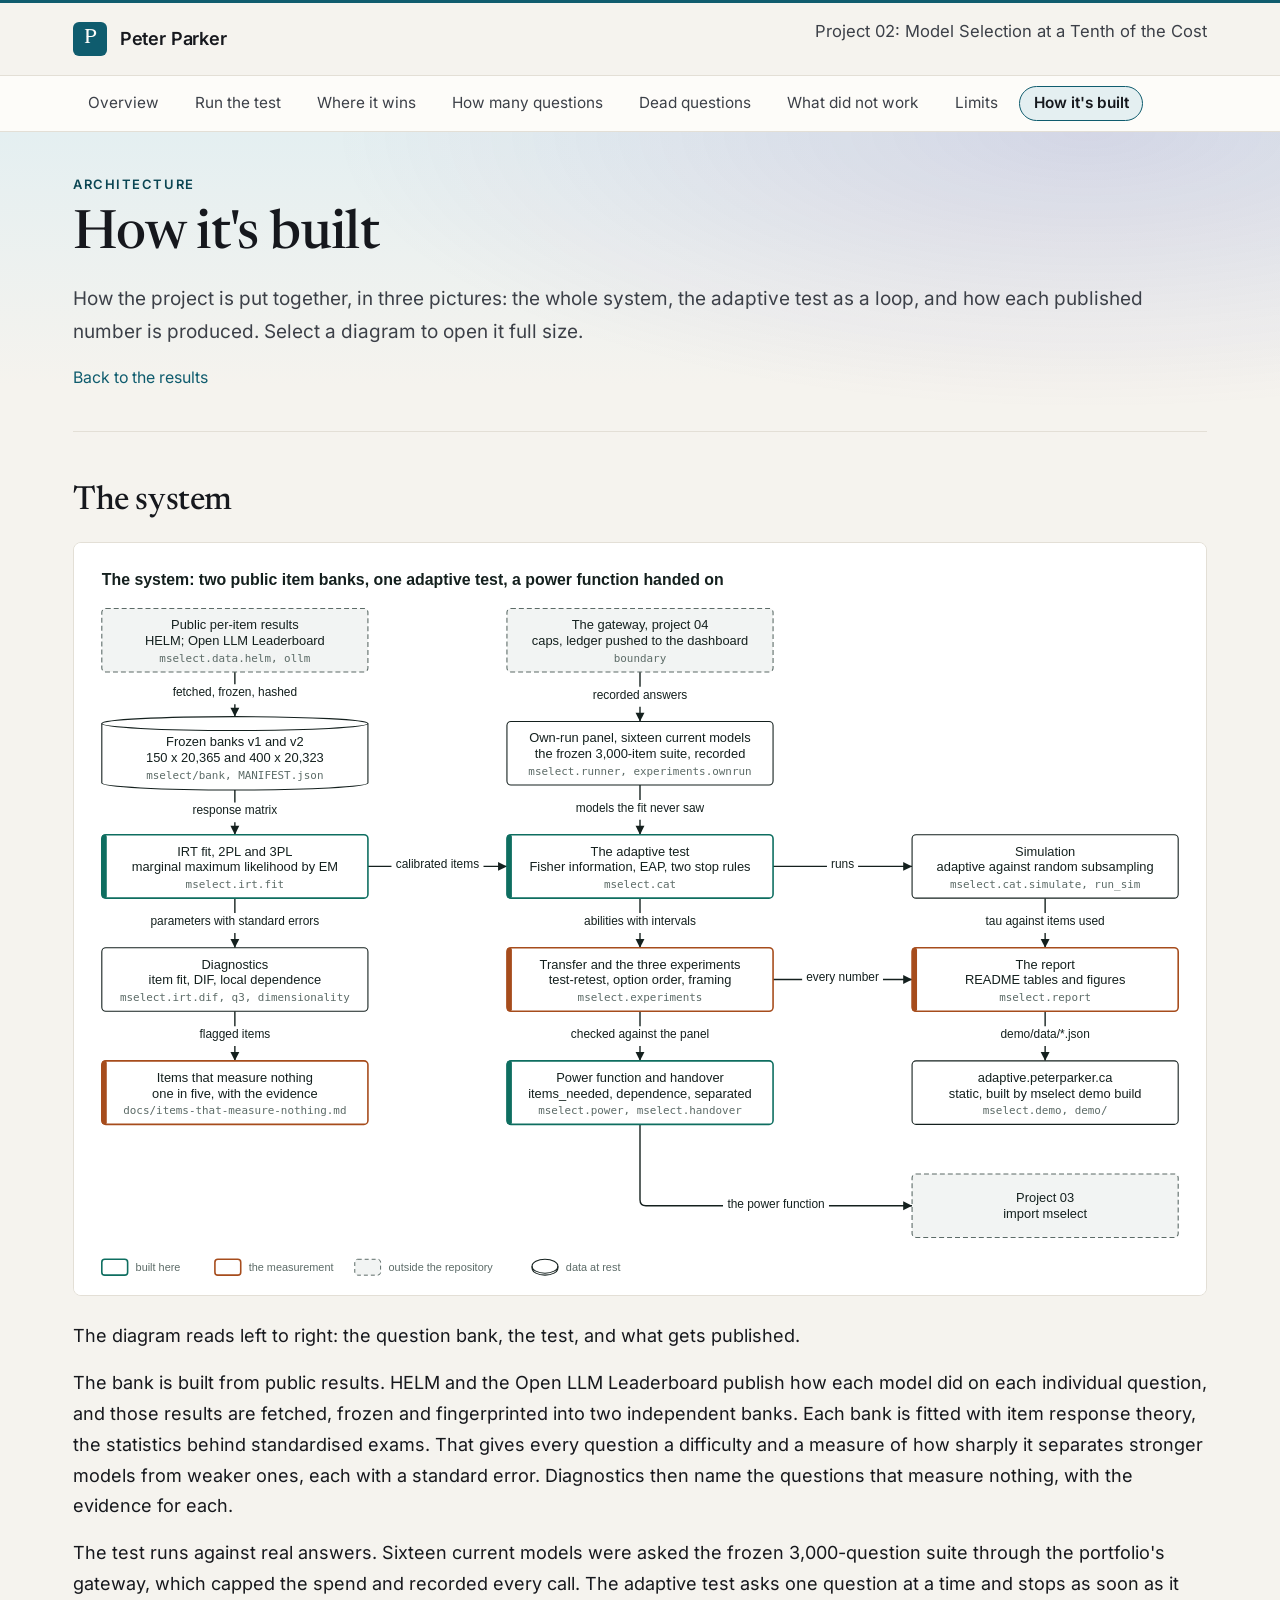
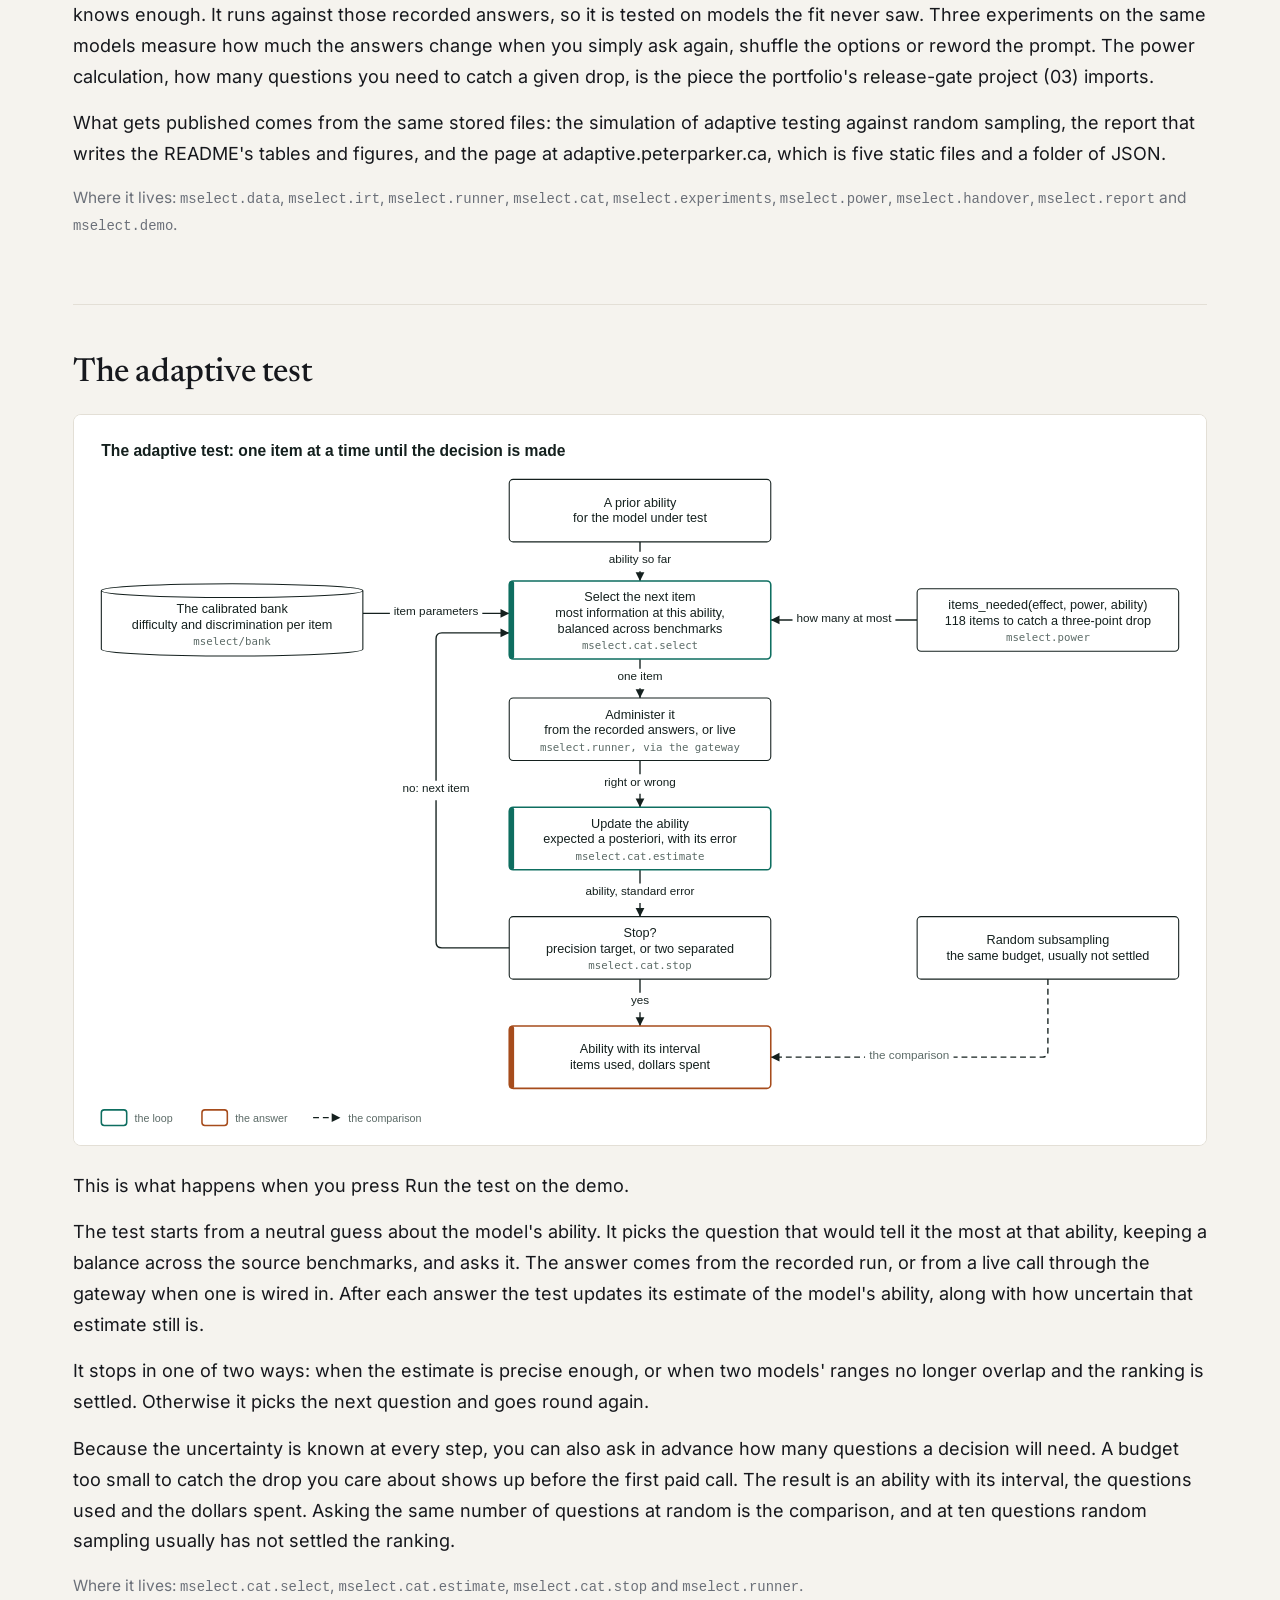
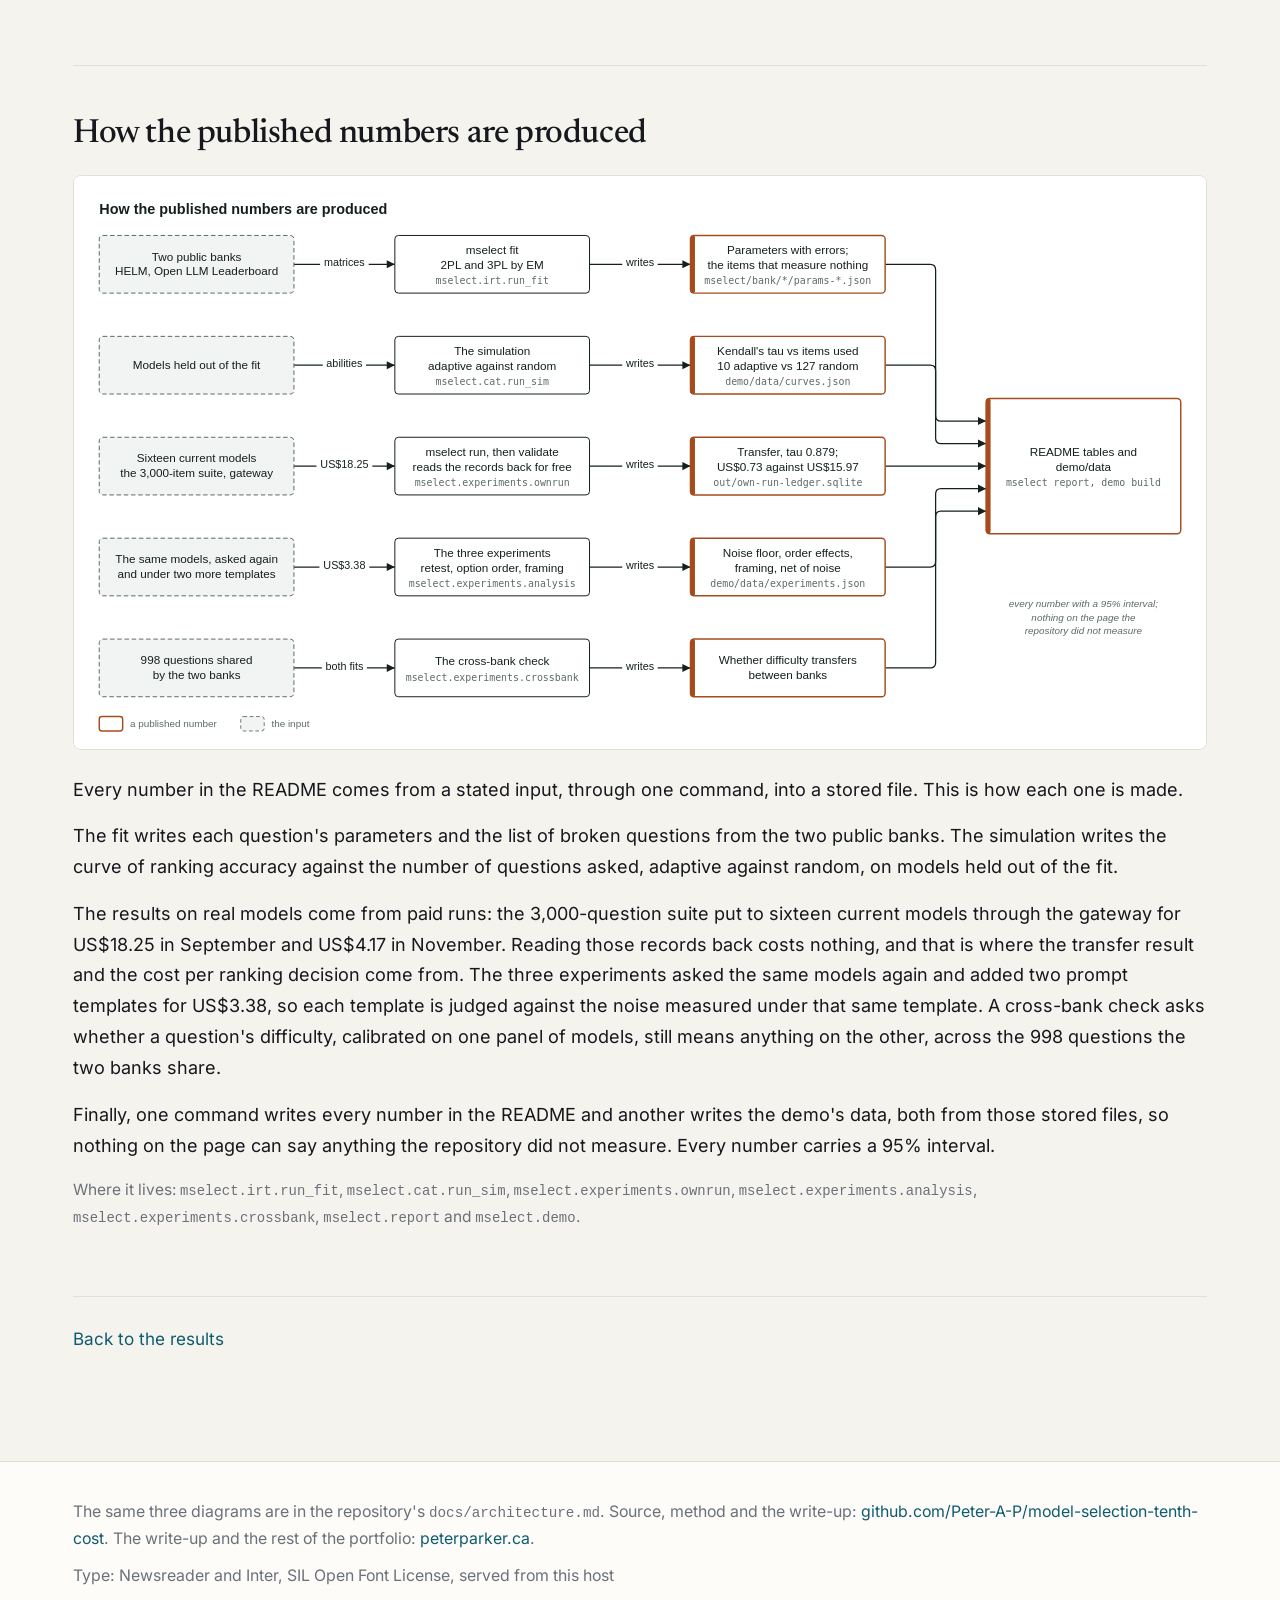
==== commit 3f5969aa: "Results regenerated with sixteen text models and seventeen decision models on one scale The four Nov" ====
--- a/demo/architecture.html
+++ b/demo/architecture.html
@@ -43,12 +43,12 @@
   <section class="section" id="the-system">
     <h2>The system</h2>
     <figure class="arch-figure">
-      <a href="architecture/system.svg"><img src="architecture/system.svg" width="1140" height="758" alt="Public per-item results are frozen into two banks and fitted by item response theory; the diagnostics name the items that measure nothing; the adaptive test runs against twelve current models&#x27; recorded answers and against simulation; the report and the demo are written from the same artefacts, and the power function is what project 03 imports."></a>
+      <a href="architecture/system.svg"><img src="architecture/system.svg" width="1140" height="758" alt="Public per-item results are frozen into two banks and fitted by item response theory; the diagnostics name the items that measure nothing; the adaptive test runs against sixteen current models&#x27; recorded answers and against simulation; the report and the demo are written from the same artefacts, and the power function is what project 03 imports."></a>
     </figure>
     <div class="prose">
       <p>The diagram reads left to right: the question bank, the test, and what gets published.</p>
       <p>The bank is built from public results. HELM and the Open LLM Leaderboard publish how each model did on each individual question, and those results are fetched, frozen and fingerprinted into two independent banks. Each bank is fitted with item response theory, the statistics behind standardised exams. That gives every question a difficulty and a measure of how sharply it separates stronger models from weaker ones, each with a standard error. Diagnostics then name the questions that measure nothing, with the evidence for each.</p>
-      <p>The test runs against real answers. Twelve current models were asked the frozen 3,000-question suite through the portfolio's gateway, which capped the spend and recorded every call. The adaptive test asks one question at a time and stops as soon as it knows enough. It runs against those recorded answers, so it is tested on models the fit never saw. Three experiments on the same models measure how much the answers change when you simply ask again, shuffle the options or reword the prompt. The power calculation, how many questions you need to catch a given drop, is the piece the portfolio's release-gate project (03) imports.</p>
+      <p>The test runs against real answers. Sixteen current models were asked the frozen 3,000-question suite through the portfolio's gateway, which capped the spend and recorded every call. The adaptive test asks one question at a time and stops as soon as it knows enough. It runs against those recorded answers, so it is tested on models the fit never saw. Three experiments on the same models measure how much the answers change when you simply ask again, shuffle the options or reword the prompt. The power calculation, how many questions you need to catch a given drop, is the piece the portfolio's release-gate project (03) imports.</p>
       <p>What gets published comes from the same stored files: the simulation of adaptive testing against random sampling, the report that writes the README's tables and figures, and the page at adaptive.peterparker.ca, which is five static files and a folder of JSON.</p>
       <p class="where">Where it lives: <code>mselect.data</code>, <code>mselect.irt</code>, <code>mselect.runner</code>, <code>mselect.cat</code>, <code>mselect.experiments</code>, <code>mselect.power</code>, <code>mselect.handover</code>, <code>mselect.report</code> and <code>mselect.demo</code>.</p>
     </div>
@@ -76,7 +76,7 @@
     <div class="prose">
       <p>Every number in the README comes from a stated input, through one command, into a stored file. This is how each one is made.</p>
       <p>The fit writes each question's parameters and the list of broken questions from the two public banks. The simulation writes the curve of ranking accuracy against the number of questions asked, adaptive against random, on models held out of the fit.</p>
-      <p>The results on real models come from one paid run: the 3,000-question suite put to twelve current models through the gateway for US$18.25. Reading those records back costs nothing, and that is where the transfer result and the cost per ranking decision come from. The three experiments asked the same models again and added two prompt templates for US$3.38, so each template is judged against the noise measured under that same template. A cross-bank check asks whether a question's difficulty, calibrated on one panel of models, still means anything on the other, across the 998 questions the two banks share.</p>
+      <p>The results on real models come from paid runs: the 3,000-question suite put to sixteen current models through the gateway for US$18.25 in September and US$4.17 in November. Reading those records back costs nothing, and that is where the transfer result and the cost per ranking decision come from. The three experiments asked the same models again and added two prompt templates for US$3.38, so each template is judged against the noise measured under that same template. A cross-bank check asks whether a question's difficulty, calibrated on one panel of models, still means anything on the other, across the 998 questions the two banks share.</p>
       <p>Finally, one command writes every number in the README and another writes the demo's data, both from those stored files, so nothing on the page can say anything the repository did not measure. Every number carries a 95% interval.</p>
       <p class="where">Where it lives: <code>mselect.irt.run_fit</code>, <code>mselect.cat.run_sim</code>, <code>mselect.experiments.ownrun</code>, <code>mselect.experiments.analysis</code>, <code>mselect.experiments.crossbank</code>, <code>mselect.report</code> and <code>mselect.demo</code>.</p>
     </div>
